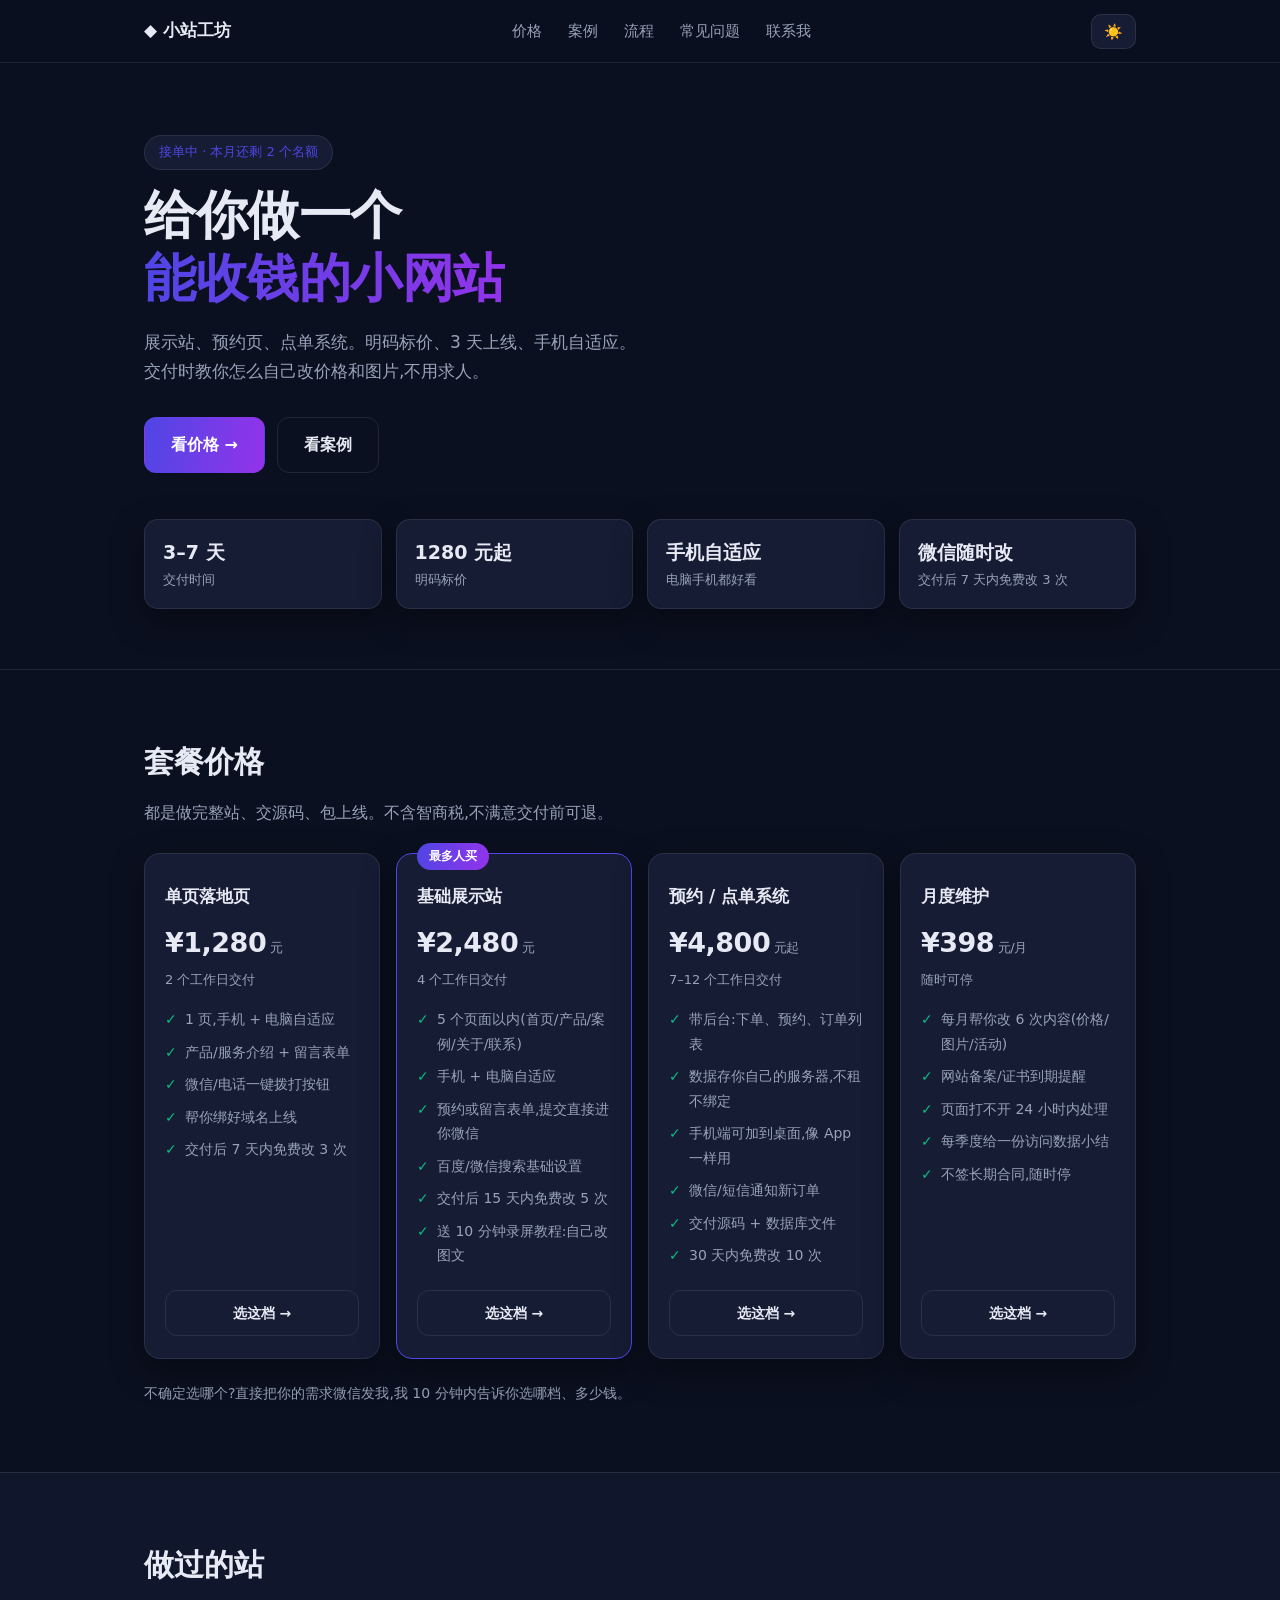
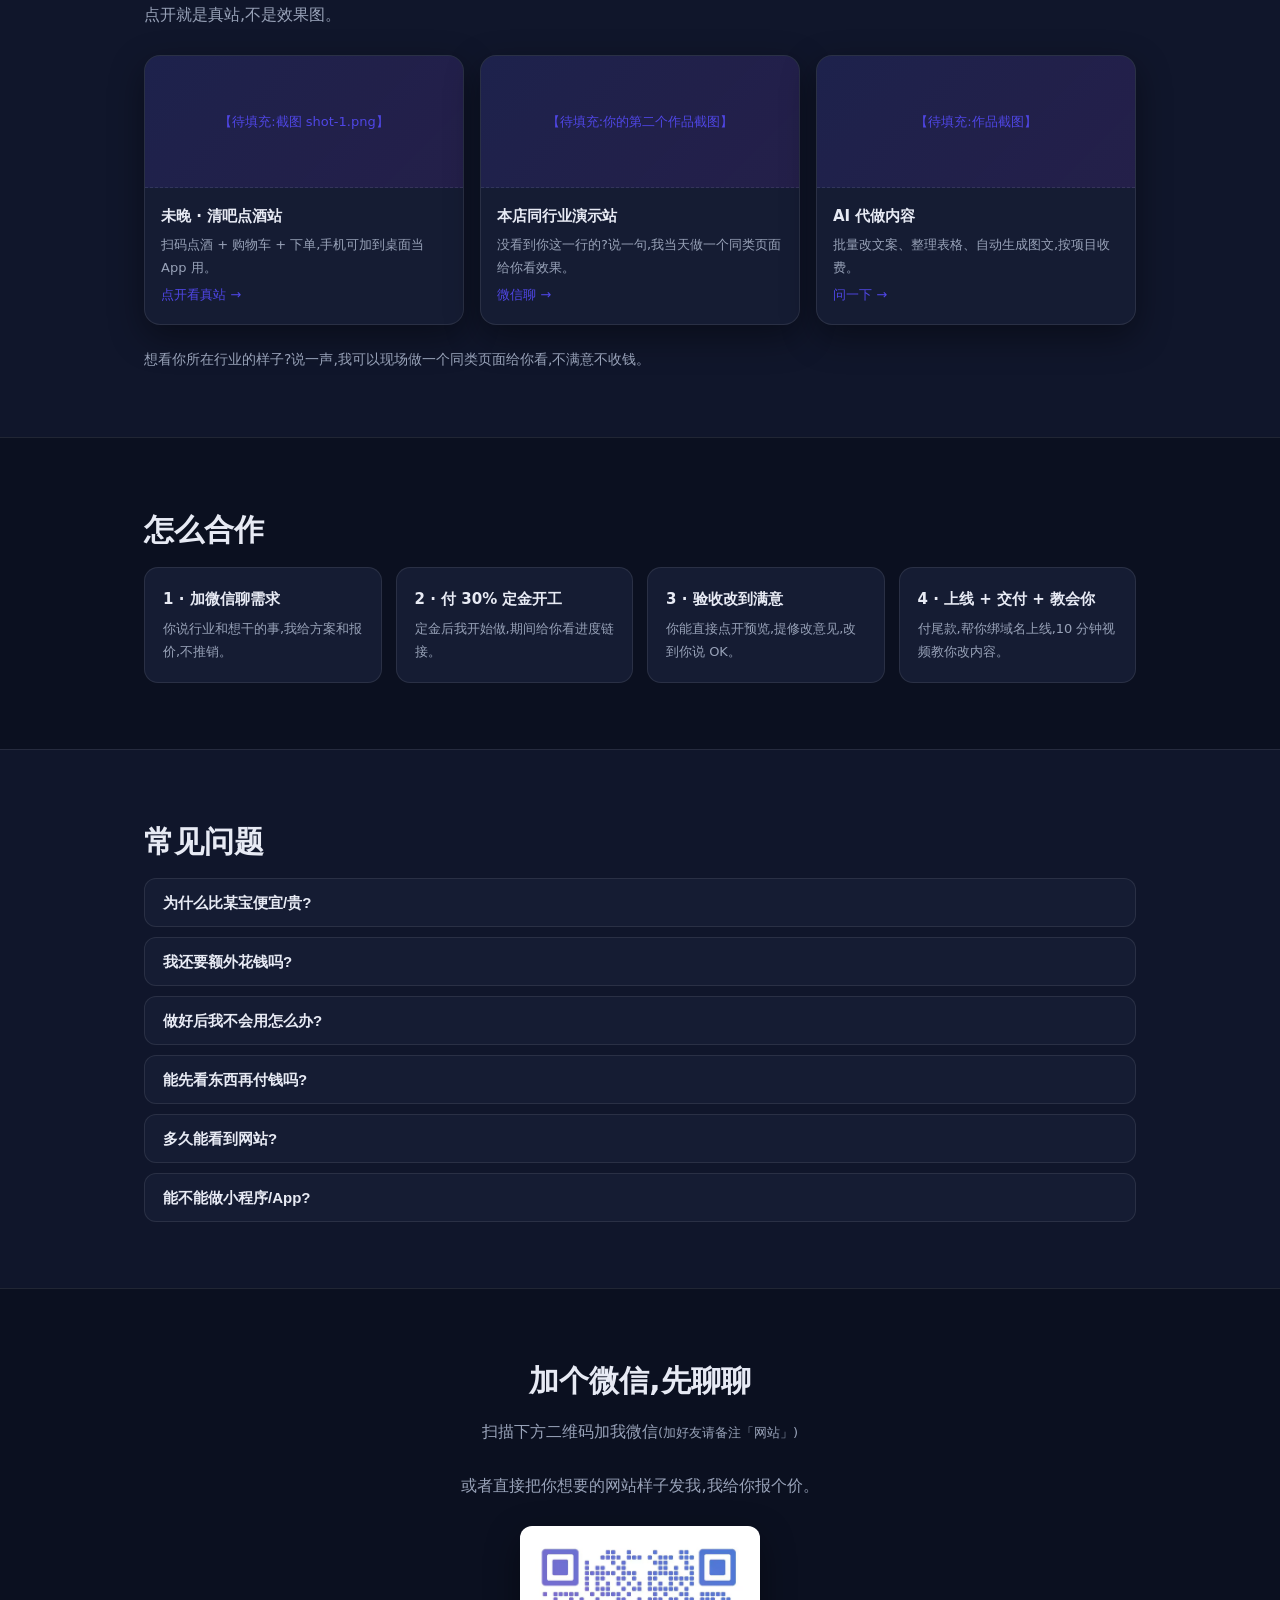
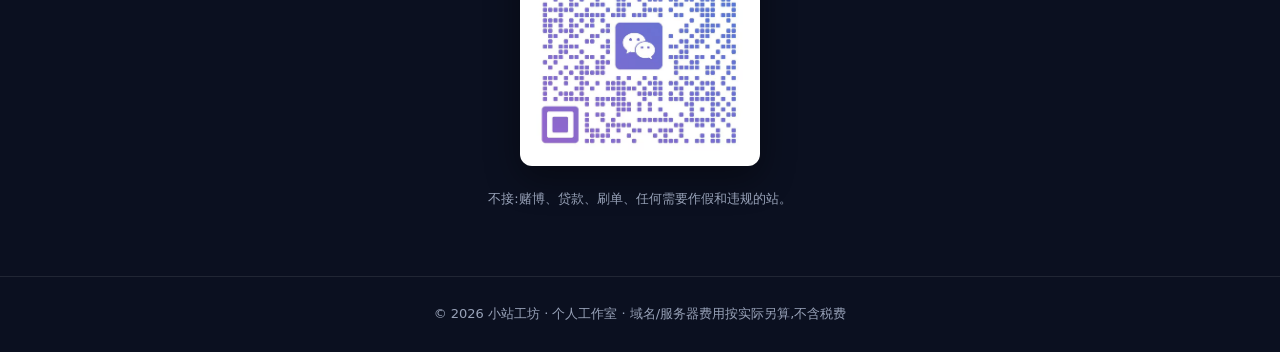
==== index.html @ 05b88be5 "小站工坊:接单落地页 + 报价单 + 获客手册 + 闲鱼上架文案(单提交历史)" ====
<!DOCTYPE html>
<html lang="zh-CN">
<head>
<meta charset="UTF-8">
<meta name="viewport" content="width=device-width, initial-scale=1">
<title>小站工坊 · 网站搭建服务 | 3天上线,按需求收费</title>
<meta name="description" content="给本地商家做网站:展示站、预约/点单系统。明码标价,3天交付,手机端自适应,交付后教你怎么改。">
<link rel="icon" href="data:image/svg+xml,%3Csvg xmlns='http://www.w3.org/2000/svg' viewBox='0 0 32 32'%3E%3Crect width='32' height='32' rx='7' fill='%234f46e5'/%3E%3Ctext x='16' y='23' font-size='18' text-anchor='middle' fill='white' font-family='sans-serif'%3E%E5%B0%8F%3C/text%3E%3C/svg%3E">
<script>document.documentElement.dataset.theme = localStorage.getItem('theme') || 'dark';</script>
<link rel="stylesheet" href="style.css">
</head>
<body>

<!-- ================= 顶部导航 ================= -->
<header class="topbar">
  <div class="wrap nav-inner">
    <a class="logo" href="#top">◆ 小站工坊</a>
    <ul class="links" id="nav-links">
      <li><a href="#price">价格</a></li>
      <li><a href="#works">案例</a></li>
      <li><a href="#flow">流程</a></li>
      <li><a href="#faq">常见问题</a></li>
      <li><a href="#contact">联系我</a></li>
    </ul>
    <div class="nav-actions">
      <button id="theme-toggle" title="切换深浅色" aria-label="切换深浅色">🌙</button>
      <button class="burger" id="nav-toggle" aria-label="菜单">☰</button>
    </div>
  </div>
</header>

<!-- ================= 首屏 ================= -->
<section class="hero" id="top">
  <div class="wrap">
    <p class="tag">接单中 · 本月还剩 2 个名额</p>
    <h1>给你做一个<br><span class="grad">能收钱的小网站</span></h1>
    <p class="sub">
      展示站、预约页、点单系统。明码标价、3 天上线、手机自适应。<br>
      交付时教你怎么自己改价格和图片,不用求人。
    </p>
    <div class="btns">
      <a class="btn primary" href="#price">看价格 →</a>
      <a class="btn ghost" href="#works">看案例</a>
    </div>
    <ul class="facts">
      <li><b>3–7 天</b><span>交付时间</span></li>
      <li><b>1280 元起</b><span>明码标价</span></li>
      <li><b>手机自适应</b><span>电脑手机都好看</span></li>
      <li><b>微信随时改</b><span>交付后 7 天内免费改 3 次</span></li>
    </ul>
  </div>
</section>

<!-- ================= 价格(套餐数据在 script.js 顶部改) ================= -->
<section class="sec" id="price">
  <div class="wrap">
    <h2>套餐价格</h2>
    <p class="lead">都是做完整站、交源码、包上线。不含智商税,不满意交付前可退。</p>
    <div class="cards" id="price-cards"><!-- JS 渲染 --></div>
    <p class="note">
      不确定选哪个?直接把你的需求微信发我,我 10 分钟内告诉你选哪档、多少钱。
    </p>
  </div>
</section>

<!-- ================= 案例(占位,做完一单就换掉) ================= -->
<section class="sec alt" id="works">
  <div class="wrap">
    <h2>做过的站</h2>
    <p class="lead">点开就是真站,不是效果图。</p>
    <div class="works" id="work-list"><!-- JS 渲染 --></div>
    <p class="note">
      想看你所在行业的样子?说一声,我可以现场做一个同类页面给你看,不满意不收钱。
    </p>
  </div>
</section>

<!-- ================= 流程 ================= -->
<section class="sec" id="flow">
  <div class="wrap">
    <h2>怎么合作</h2>
    <ol class="steps">
      <li><b>1 · 加微信聊需求</b><span>你说行业和想干的事,我给方案和报价,不推销。</span></li>
      <li><b>2 · 付 30% 定金开工</b><span>定金后我开始做,期间给你看进度链接。</span></li>
      <li><b>3 · 验收改到满意</b><span>你能直接点开预览,提修改意见,改到你说 OK。</span></li>
      <li><b>4 · 上线 + 交付 + 教会你</b><span>付尾款,帮你绑域名上线,10 分钟视频教你改内容。</span></li>
    </ol>
  </div>
</section>

<!-- ================= 常见问题 ================= -->
<section class="sec alt" id="faq">
  <div class="wrap">
    <h2>常见问题</h2>
    <div class="faq" id="faq-list"><!-- JS 渲染 --></div>
  </div>
</section>

<!-- ================= 联系 ================= -->
<section class="sec contact" id="contact">
  <div class="wrap">
    <h2>加个微信,先聊聊</h2>
    <!-- 二维码文件 qr.png,页面自动挂载;微信号那一串客户搜不到,所以只引导扫码 -->
    <p class="lead">扫描下方二维码加我微信<span class="hint">(加好友请备注「网站」)</span></p>
    <p class="lead">或者直接把你想要的网站样子发我,我给你报个价。</p>
    <div class="qr ph" id="qr-box">【待填充:把微信二维码图片存成 qr.png 放进本文件夹,自动显示】</div>
    <p class="note small">
      不接:赌博、贷款、刷单、任何需要作假和违规的站。
    </p>
  </div>
</section>

<footer class="foot">
  <div class="wrap">
    <p>© <span id="year"></span> 小站工坊 · 个人工作室 · 域名/服务器费用按实际另算,不含税费</p>
  </div>
</footer>

<button id="top-btn" title="回到顶部">↑</button>

<script src="script.js"></script>
</body>
</html>
---- style.css ----
/* 接单落地页样式 —— 纯 CSS,无框架,深浅色自适应 */
:root {
  --bg: #f6f7fb;
  --bg-alt: #eef0f8;
  --card: #ffffff;
  --border: #e3e6f0;
  --text: #12172b;
  --muted: #5b6478;
  --accent: #4f46e5;
  --accent-2: #9333ea;
  --ok: #10b981;
  --shadow: 0 12px 34px rgba(18, 23, 43, .09);
}
[data-theme="dark"] {
  --bg: #0b1020;
  --bg-alt: #10162b;
  --card: #151c33;
  --border: rgba(255, 255, 255, .09);
  --text: #e7eaf4;
  --muted: #98a2b8;
  --shadow: 0 12px 34px rgba(0, 0, 0, .4);
}

* { box-sizing: border-box; }
html { scroll-behavior: smooth; }
body {
  margin: 0;
  font-family: system-ui, -apple-system, "Segoe UI", "PingFang SC", "Microsoft YaHei", sans-serif;
  background: var(--bg);
  color: var(--text);
  line-height: 1.75;
  transition: background .25s, color .25s;
}
.wrap { max-width: 1040px; margin: 0 auto; padding: 0 24px; }
a { color: inherit; text-decoration: none; }
h1 { font-size: clamp(30px, 5vw, 52px); line-height: 1.22; margin: 14px 0 16px; letter-spacing: -.5px; }
h2 { font-size: clamp(22px, 3vw, 30px); margin: 0 0 10px; }
.grad { background: linear-gradient(100deg, var(--accent), var(--accent-2)); -webkit-background-clip: text; background-clip: text; color: transparent; }
.lead { color: var(--muted); margin: 0 0 26px; }
.note { color: var(--muted); font-size: 14px; margin: 22px 0 0; }
.note.small { font-size: 13px; }
.ph {
  border: 1px dashed var(--accent);
  border-radius: 8px;
  padding: 4px 8px;
  color: var(--accent);
  font-weight: 600;
}
.wx {
  color: var(--accent);
  font-weight: 700;
  font-size: 17px;
  letter-spacing: .3px;
  user-select: all;
}
.hint { color: var(--muted); font-size: 13px; }
.qr-img { width: 240px; height: auto; display: block; margin: 26px auto 0; border-radius: 12px; background: #fff; padding: 8px; box-shadow: var(--shadow); }

/* ---------- 顶部导航 ---------- */
.topbar {
  position: sticky; top: 0; z-index: 50;
  background: color-mix(in srgb, var(--bg) 84%, transparent);
  backdrop-filter: blur(10px);
  border-bottom: 1px solid var(--border);
}
.nav-inner { display: flex; align-items: center; justify-content: space-between; height: 62px; }
.logo { font-weight: 700; font-size: 17px; }
.links { display: flex; gap: 26px; list-style: none; margin: 0; padding: 0; font-size: 15px; }
.links a { color: var(--muted); transition: color .15s; }
.links a:hover { color: var(--accent); }
.nav-actions { display: flex; gap: 6px; }
button {
  border: 1px solid var(--border); background: var(--card); color: var(--text);
  border-radius: 10px; cursor: pointer; padding: 9px 12px; font-size: 15px; line-height: 1;
  transition: transform .15s, border-color .15s;
}
button:hover { transform: translateY(-1px); border-color: var(--accent); }
.burger { display: none; font-size: 17px; }

/* ---------- 首屏 ---------- */
.hero { padding: 72px 0 60px; }
.tag {
  display: inline-block; font-size: 13px; color: var(--accent);
  border: 1px solid var(--border); background: var(--card);
  border-radius: 999px; padding: 5px 14px; margin: 0;
}
.sub { color: var(--muted); font-size: 17px; max-width: 620px; }
.btns { display: flex; gap: 12px; margin: 30px 0 0; flex-wrap: wrap; }
.btn {
  display: inline-block; padding: 13px 26px; border-radius: 12px;
  font-weight: 600; border: 1px solid var(--border); transition: transform .15s, box-shadow .15s;
}
.btn.primary { background: linear-gradient(100deg, var(--accent), var(--accent-2)); color: #fff; border-color: transparent; }
.btn.primary:hover { transform: translateY(-2px); box-shadow: 0 10px 24px rgba(79, 70, 229, .35); }
.btn.ghost:hover { transform: translateY(-2px); }
.facts {
  display: grid; grid-template-columns: repeat(4, 1fr); gap: 14px;
  list-style: none; margin: 46px 0 0; padding: 0;
}
.facts li {
  background: var(--card); border: 1px solid var(--border); border-radius: 14px;
  padding: 16px 18px; display: flex; flex-direction: column; box-shadow: var(--shadow);
}
.facts b { font-size: 19px; }
.facts span { color: var(--muted); font-size: 13px; }

/* ---------- 区块 ---------- */
.sec { padding: 66px 0; border-top: 1px solid var(--border); }
.sec.alt { background: var(--bg-alt); }

/* ---------- 价格卡 ---------- */
.cards { display: grid; grid-template-columns: repeat(4, 1fr); gap: 16px; }
.card {
  background: var(--card); border: 1px solid var(--border); border-radius: 16px;
  padding: 22px 20px; display: flex; flex-direction: column; box-shadow: var(--shadow);
  position: relative; transition: transform .18s, border-color .18s;
}
.card:hover { transform: translateY(-4px); border-color: var(--accent); }
.card.hot { border-color: var(--accent); }
.card .badge {
  position: absolute; top: -11px; left: 20px; font-size: 12px; font-weight: 700;
  background: linear-gradient(100deg, var(--accent), var(--accent-2)); color: #fff;
  border-radius: 999px; padding: 3px 12px;
}
.card h3 { margin: 6px 0 2px; font-size: 17px; }
.card .money { font-size: 27px; font-weight: 700; letter-spacing: -.5px; margin: 6px 0 2px; }
.card .money small { font-size: 13px; font-weight: 400; color: var(--muted); }
.card .days { color: var(--muted); font-size: 13px; margin: 0 0 12px; }
.card ul { list-style: none; margin: 0 0 18px; padding: 0; font-size: 14px; }
.card li { padding: 4px 0 4px 20px; position: relative; color: var(--muted); }
.card li::before { content: "✓"; position: absolute; left: 0; color: var(--ok); font-weight: 700; }
.card .btn { margin-top: auto; text-align: center; font-size: 14px; padding: 10px 0; }

/* ---------- 案例 ---------- */
.works { display: grid; grid-template-columns: repeat(3, 1fr); gap: 16px; }
.work {
  background: var(--card); border: 1px solid var(--border); border-radius: 16px;
  overflow: hidden; box-shadow: var(--shadow); transition: transform .18s, border-color .18s;
  display: flex; flex-direction: column;
}
.work:hover { transform: translateY(-4px); border-color: var(--accent); }
.work .shot {
  height: 132px; display: grid; place-items: center; font-size: 13px; color: var(--accent);
  background: linear-gradient(135deg, color-mix(in srgb, var(--accent) 14%, transparent), color-mix(in srgb, var(--accent-2) 12%, transparent));
  border-bottom: 1px dashed var(--border);
}
.work .body { padding: 14px 16px 16px; }
.work .body b { font-size: 15px; }
.work .body p { margin: 4px 0 0; font-size: 13px; color: var(--muted); }
.work .go { margin-top: 10px; font-size: 13px; color: var(--accent); }

/* ---------- 流程 ---------- */
.steps { list-style: none; margin: 0; padding: 0; display: grid; grid-template-columns: repeat(4, 1fr); gap: 14px; counter-reset: s; }
.steps li {
  background: var(--card); border: 1px solid var(--border); border-radius: 14px;
  padding: 18px; display: flex; flex-direction: column; gap: 6px;
}
.steps b { font-size: 15px; }
.steps span { color: var(--muted); font-size: 13px; }

/* ---------- FAQ ---------- */
.faq { display: grid; gap: 10px; }
.qa { background: var(--card); border: 1px solid var(--border); border-radius: 12px; overflow: hidden; }
.qa > button {
  width: 100%; text-align: left; border: 0; background: transparent; font-size: 15px;
  font-weight: 600; padding: 16px 18px; border-radius: 0;
}
.qa > button:hover { transform: none; color: var(--accent); }
.qa .ans { max-height: 0; overflow: hidden; transition: max-height .28s ease; }
.qa.open .ans { max-height: 320px; }
.qa .ans p { margin: 0; padding: 0 18px 16px; color: var(--muted); font-size: 14px; }

/* ---------- 联系 ---------- */
.sec.contact { text-align: center; }
.qr {
  width: 180px; height: 180px; margin: 24px auto 0; display: grid; place-items: center;
  font-size: 13px; padding: 12px; text-align: center;
}

/* ---------- 页脚 / 回顶 ---------- */
.foot { border-top: 1px solid var(--border); padding: 26px 0; color: var(--muted); font-size: 13px; text-align: center; }
.foot p { margin: 0; }
#top-btn {
  position: fixed; right: 22px; bottom: 22px; width: 42px; height: 42px; border-radius: 50%;
  display: none; place-items: center; padding: 0; box-shadow: var(--shadow);
}
#top-btn.show { display: grid; }

/* ---------- 滚动出现 ---------- */
.reveal { opacity: 0; transform: translateY(18px); transition: opacity .5s, transform .5s; }
.reveal.in { opacity: 1; transform: none; }

/* ---------- 手机 ---------- */
@media (max-width: 900px) {
  .cards, .steps, .works, .facts { grid-template-columns: 1fr 1fr; }
}
@media (max-width: 720px) {
  .burger { display: block; }
  .links {
    position: fixed; inset: 62px 0 auto 0; flex-direction: column; gap: 0;
    background: var(--card); border-bottom: 0;
    max-height: 0; overflow: hidden; transition: max-height .25s;
  }
  .links.open { max-height: 300px; border-bottom: 1px solid var(--border); }
  .links li { border-top: 1px solid var(--border); }
  .links a { display: block; padding: 14px 24px; }
  .cards, .steps, .works, .facts { grid-template-columns: 1fr; }
  .hero { padding: 44px 0 40px; }
  .sec { padding: 48px 0; }
}
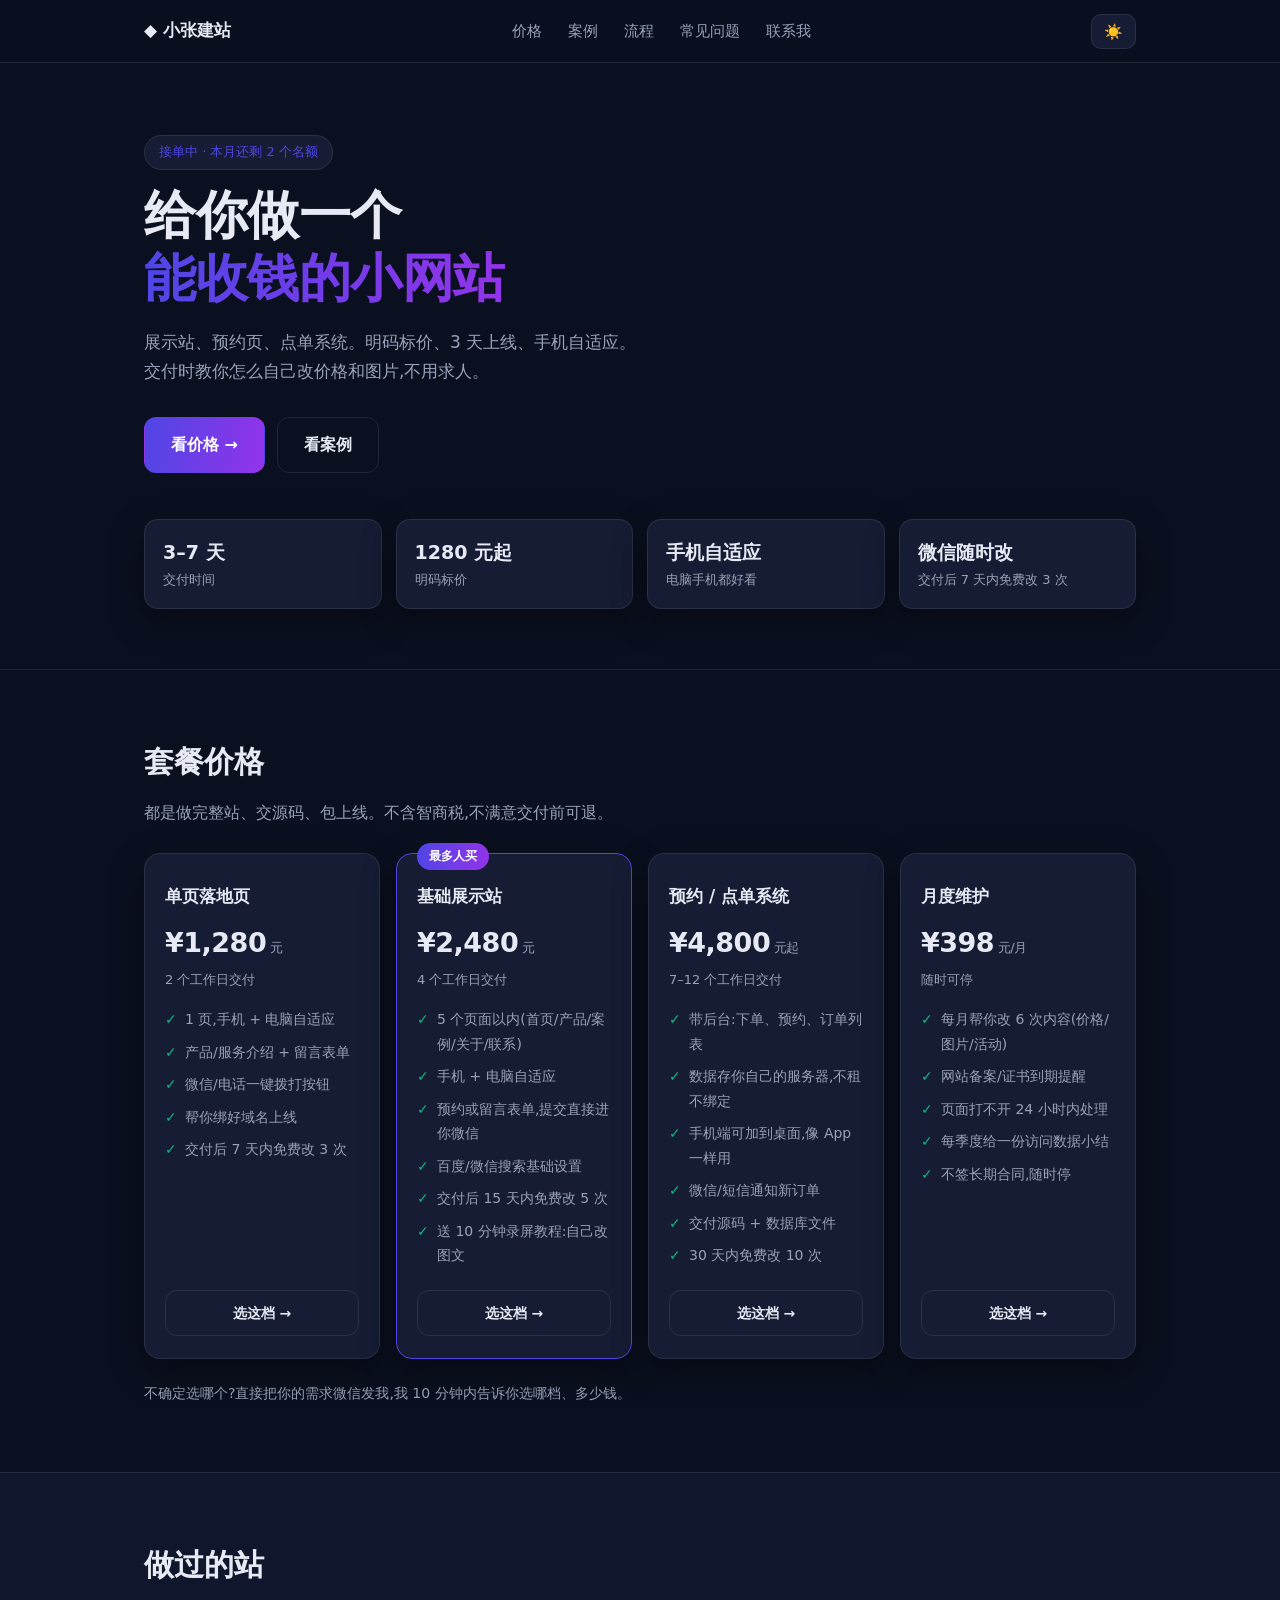
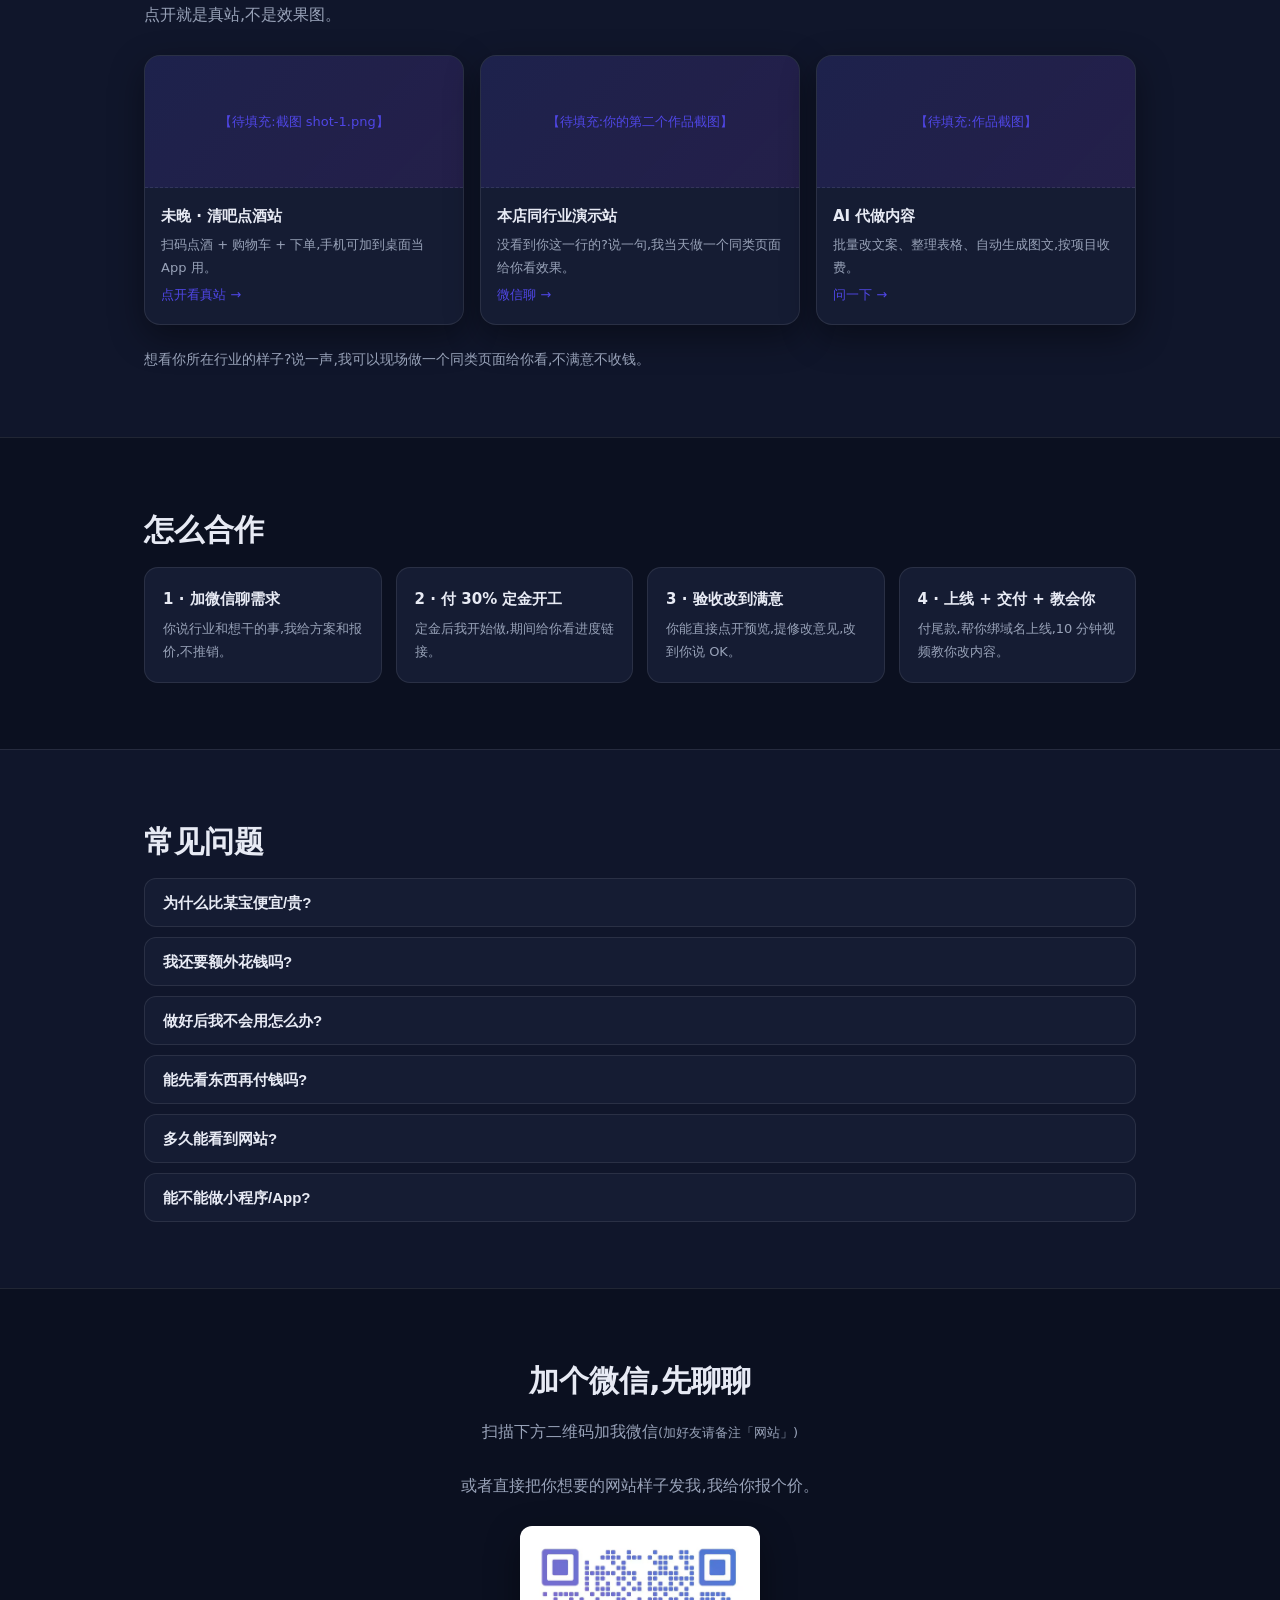
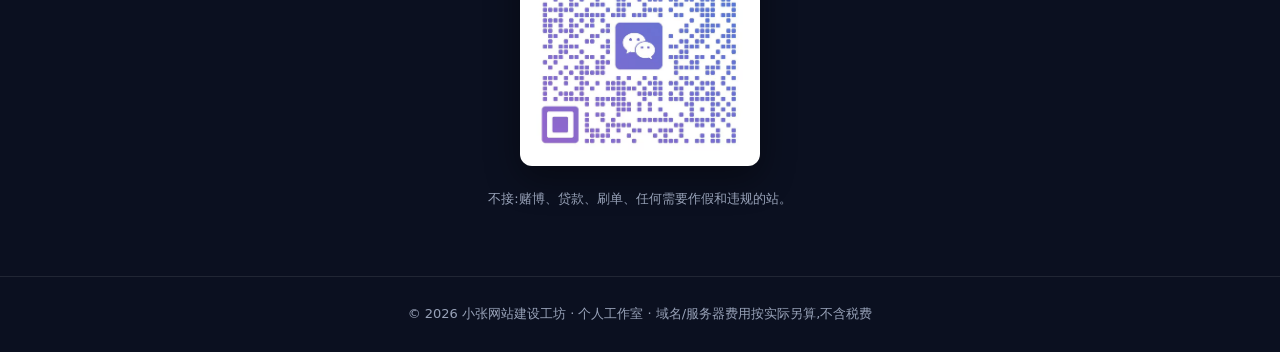
==== commit bc1f0798: "统一品牌名:小站工坊 -> 小张网站建设工坊(与闲鱼昵称一致)" ====
--- a/index.html
+++ b/index.html
@@ -3,7 +3,7 @@
 <head>
 <meta charset="UTF-8">
 <meta name="viewport" content="width=device-width, initial-scale=1">
-<title>小站工坊 · 网站搭建服务 | 3天上线,按需求收费</title>
+<title>小张网站建设工坊 · 网站搭建服务 | 3天上线,按需求收费</title>
 <meta name="description" content="给本地商家做网站:展示站、预约/点单系统。明码标价,3天交付,手机端自适应,交付后教你怎么改。">
 <link rel="icon" href="data:image/svg+xml,%3Csvg xmlns='http://www.w3.org/2000/svg' viewBox='0 0 32 32'%3E%3Crect width='32' height='32' rx='7' fill='%234f46e5'/%3E%3Ctext x='16' y='23' font-size='18' text-anchor='middle' fill='white' font-family='sans-serif'%3E%E5%B0%8F%3C/text%3E%3C/svg%3E">
 <script>document.documentElement.dataset.theme = localStorage.getItem('theme') || 'dark';</script>
@@ -14,7 +14,7 @@
 <!-- ================= 顶部导航 ================= -->
 <header class="topbar">
   <div class="wrap nav-inner">
-    <a class="logo" href="#top">◆ 小站工坊</a>
+    <a class="logo" href="#top">◆ 小张建站</a>
     <ul class="links" id="nav-links">
       <li><a href="#price">价格</a></li>
       <li><a href="#works">案例</a></li>
@@ -112,7 +112,7 @@
 
 <footer class="foot">
   <div class="wrap">
-    <p>© <span id="year"></span> 小站工坊 · 个人工作室 · 域名/服务器费用按实际另算,不含税费</p>
+    <p>© <span id="year"></span> 小张网站建设工坊 · 个人工作室 · 域名/服务器费用按实际另算,不含税费</p>
   </div>
 </footer>
 
